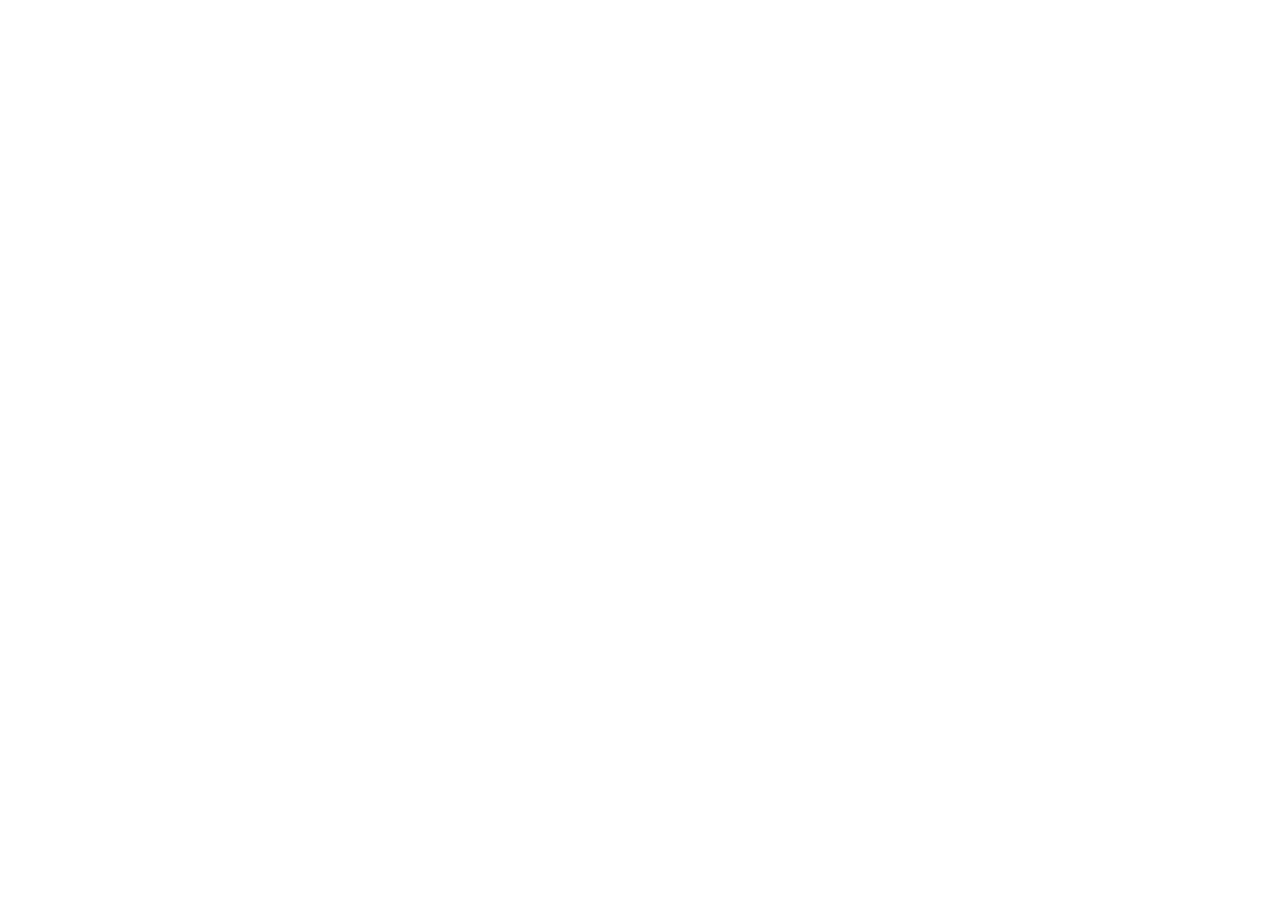
==== healthcare-management-system/index.html @ 06634faf "Build weather app with forecast and dynamic weather UI" ====
<!doctype html>
<html lang="en">
  <head>
    <meta charset="UTF-8" />
    <link rel="icon" type="image/svg+xml" href="/favicon.svg" />
    <meta name="viewport" content="width=device-width, initial-scale=1.0" />
    <title>healthcare-management-system</title>
  </head>
  <body>
    <div id="root"></div>
    <script type="module" src="/src/main.jsx"></script>
  </body>
</html>
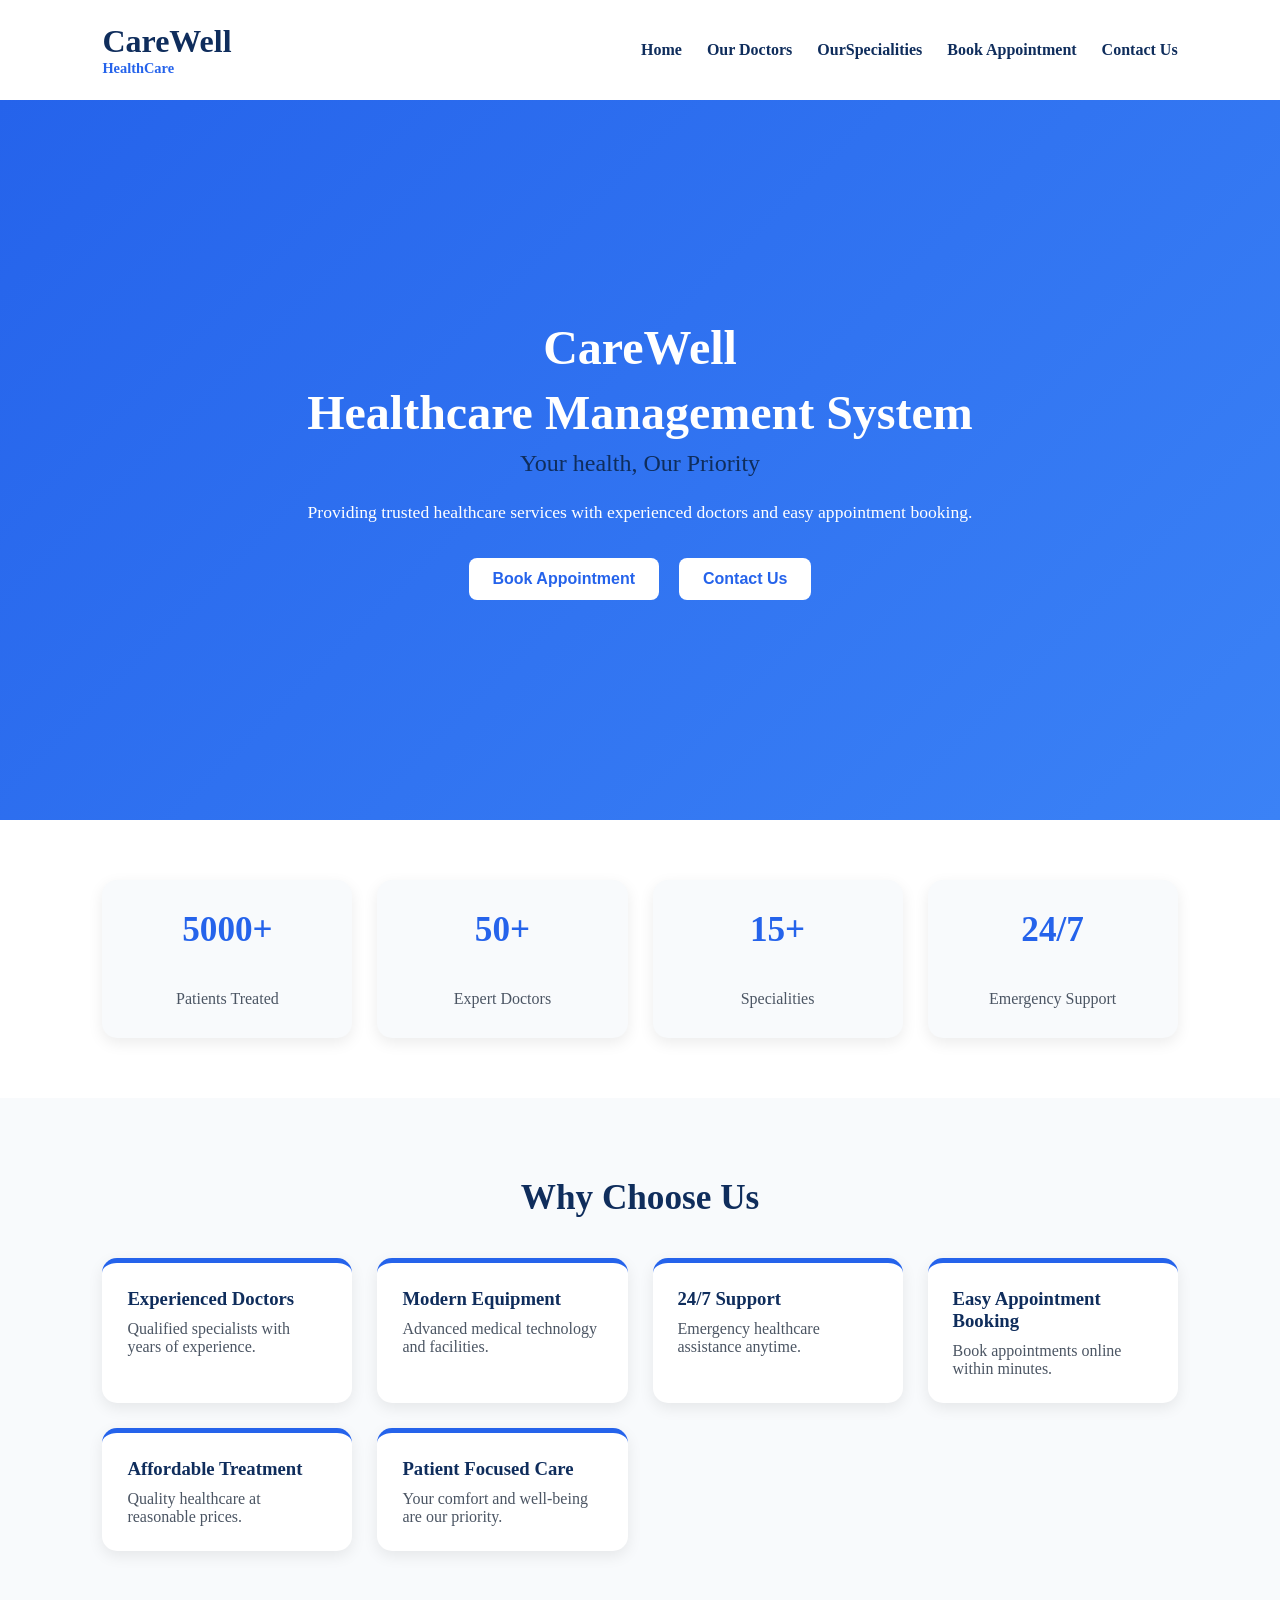
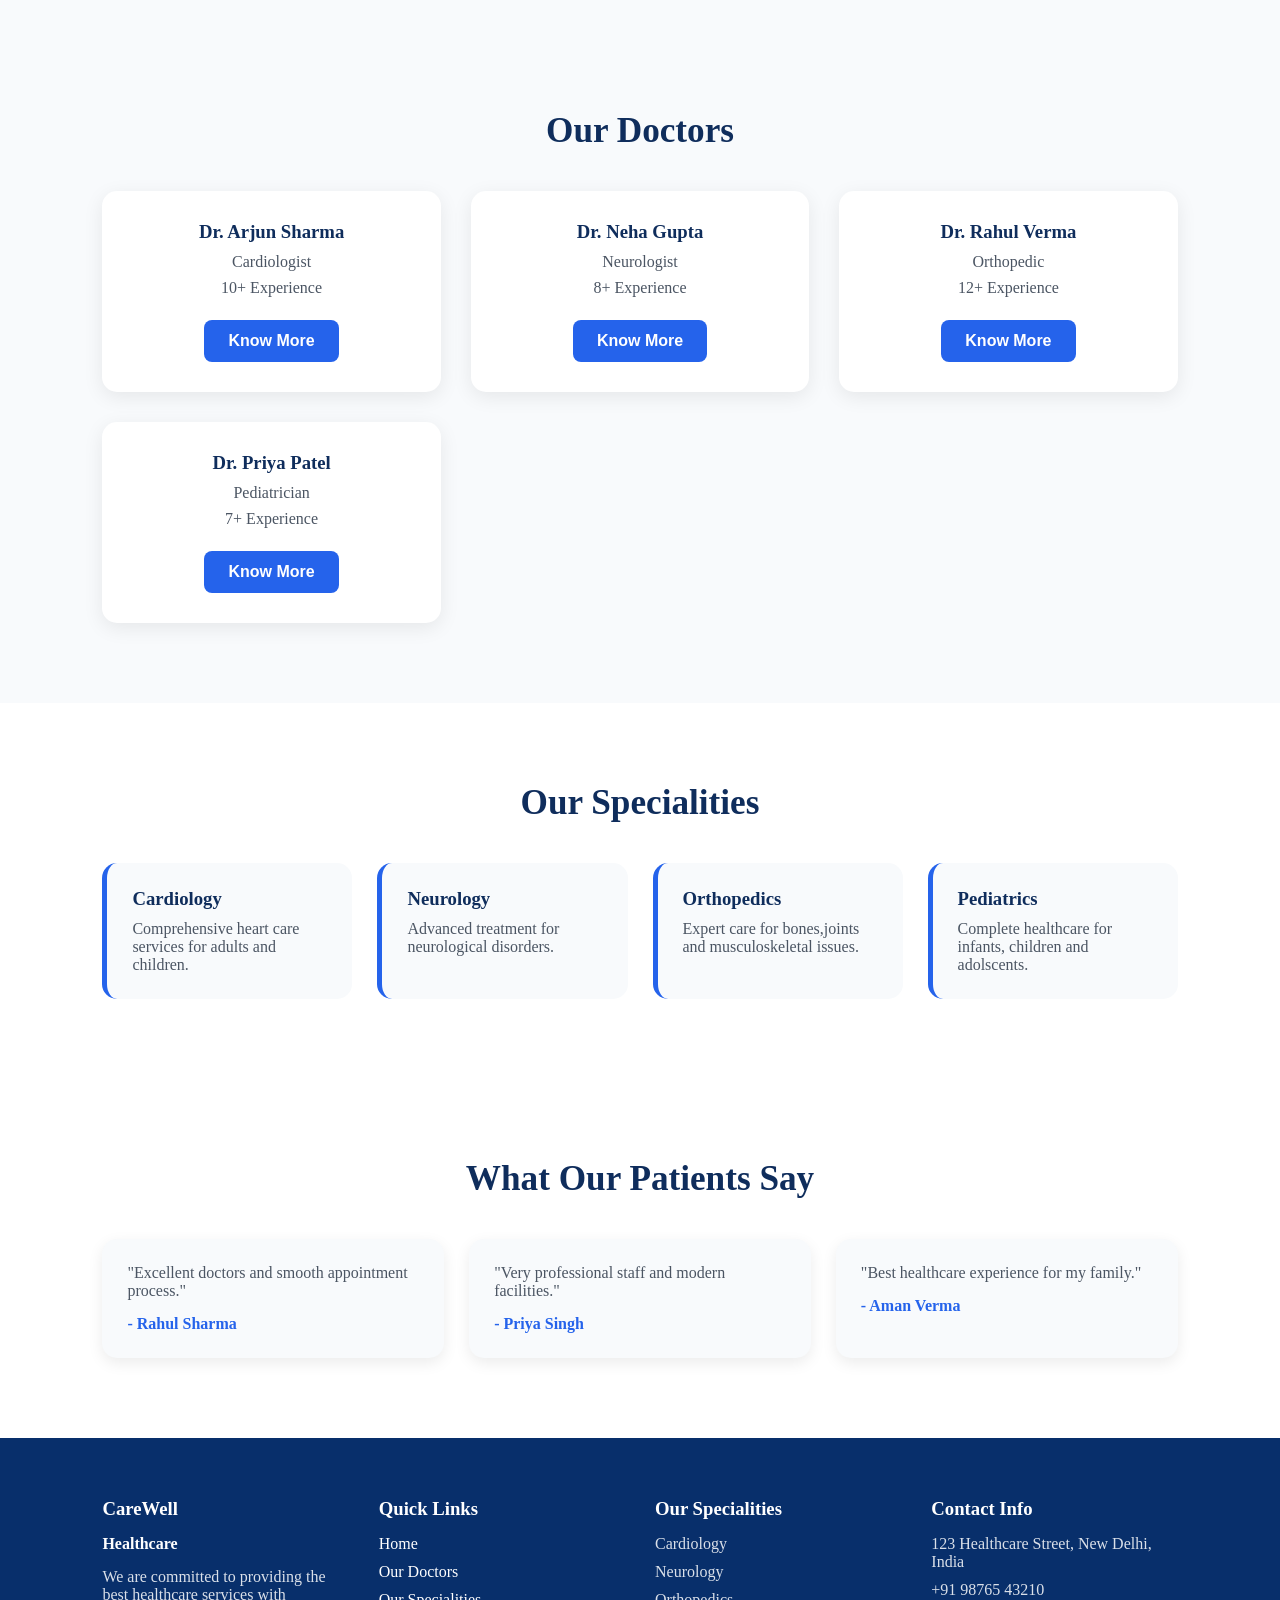
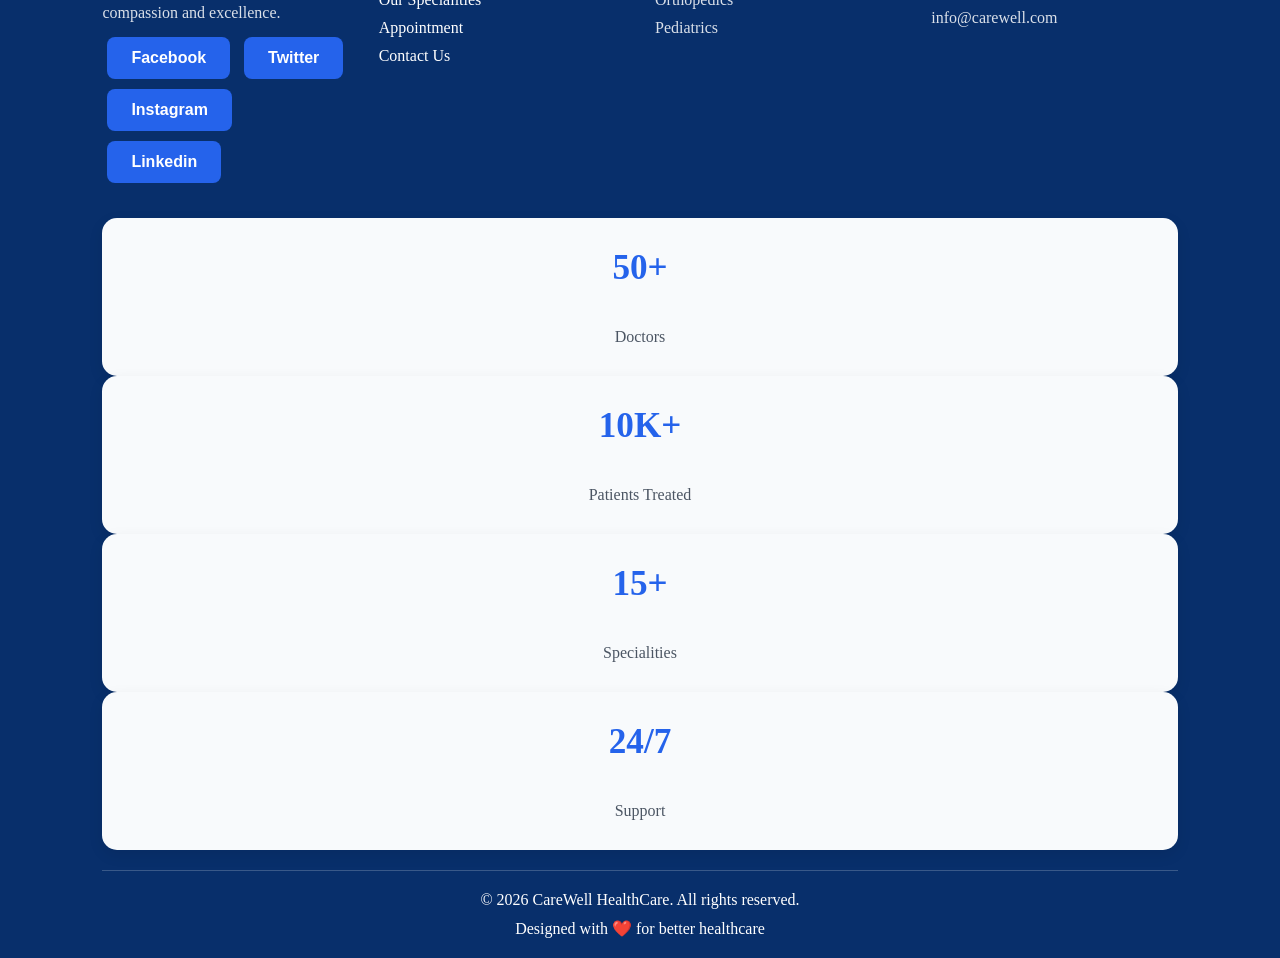
==== commit 99997c3b: "Complete healthcare management system frontend" ====
--- a/healthcare-management-system/index.html
+++ b/healthcare-management-system/index.html
@@ -1,13 +1,256 @@
-<!doctype html>
+<!DOCTYPE html>
 <html lang="en">
-  <head>
-    <meta charset="UTF-8" />
-    <link rel="icon" type="image/svg+xml" href="/favicon.svg" />
-    <meta name="viewport" content="width=device-width, initial-scale=1.0" />
-    <title>healthcare-management-system</title>
-  </head>
-  <body>
-    <div id="root"></div>
-    <script type="module" src="/src/main.jsx"></script>
-  </body>
-</html>
+<head>
+  <meta charset="UTF-8">
+  <meta name="viewport" content="width=device-width, initial-scale=1.0">
+  <title>Healthcare Management System</title>
+  <link rel="stylesheet" href="style.css">
+</head>
+<body>
+  <nav class="navbar">
+    <div class="logo">
+    <h2>CareWell</h2>
+    <span>HealthCare</span>
+    </div>
+    <ul>
+      <li><a href="#logo">Home</a></li>
+      <li><a href="#ourdoctors">Our Doctors</a></li>
+      <li><a href="#ourspecialities">OurSpecialities</a></li>
+      <li><a href="appointment.html">Book Appointment</a></li>
+      <li><a href="contact.html">Contact Us</a></li>
+    </ul>
+  </nav>
+  <header>
+  <section id="logo">
+    <div class="logo-content">
+    <h1>CareWell </h1>
+    <h1>Healthcare Management System</h1>
+    <h2>Your health, Our Priority</h2>
+    <p>
+            Providing trusted healthcare services with experienced
+            doctors and easy appointment booking.
+        </p>
+    <div class="hero-buttons">
+    <button><a href="appointment.html"> Book Appointment</a> </button>
+   <a href="contact.html"> <button> Contact Us</button></a>
+   </div>
+   </div>
+    </section>
+
+    </header>
+    <section id="stats">
+    <div class="stats-container">
+
+        <div class="stat-card">
+            <h2>5000+</h2>
+            <p>Patients Treated</p>
+        </div>
+
+        <div class="stat-card">
+            <h2>50+</h2>
+            <p>Expert Doctors</p>
+        </div>
+
+        <div class="stat-card">
+            <h2>15+</h2>
+            <p>Specialities</p>
+        </div>
+
+        <div class="stat-card">
+            <h2>24/7</h2>
+            <p>Emergency Support</p>
+        </div>
+
+    </div>
+</section>
+<section id="why-us">
+
+    <h2>Why Choose Us</h2>
+
+    <div class="why-container">
+
+        <div class="why-card">
+            <h3>Experienced Doctors</h3>
+            <p>Qualified specialists with years of experience.</p>
+        </div>
+
+        <div class="why-card">
+            <h3>Modern Equipment</h3>
+            <p>Advanced medical technology and facilities.</p>
+        </div>
+
+        <div class="why-card">
+            <h3>24/7 Support</h3>
+            <p>Emergency healthcare assistance anytime.</p>
+        </div>
+
+        <div class="why-card">
+            <h3>Easy Appointment Booking</h3>
+            <p>Book appointments online within minutes.</p>
+        </div>
+
+        <div class="why-card">
+            <h3>Affordable Treatment</h3>
+            <p>Quality healthcare at reasonable prices.</p>
+        </div>
+
+        <div class="why-card">
+            <h3>Patient Focused Care</h3>
+            <p>Your comfort and well-being are our priority.</p>
+        </div>
+
+    </div>
+
+</section>
+  <section id="ourdoctors">
+ <h2>Our Doctors</h2>
+    <div class="doctor-containers">
+      <div class="doctor-card">
+        <h3>Dr. Arjun Sharma</h3>
+        <p>Cardiologist</p>
+        <p>10+ Experience</p>
+        <button onclick="showDoctorInfo('Arjun')">Know More</button>
+      </div>
+     
+      <div class="doctor-card">
+        <h3>Dr. Neha Gupta</h3>
+        <p>Neurologist</p>
+        <p>8+ Experience</p>
+       <button onclick="showDoctorInfo('Arjun')">Know More</button>
+      </div>
+
+      
+      <div class="doctor-card">
+        <h3>Dr. Rahul Verma</h3>
+        <p>Orthopedic</p>
+        <p>12+ Experience</p>
+        <button onclick="showDoctorInfo('Arjun')">Know More</button>
+      </div>
+
+     
+      <div class="doctor-card">
+        <h3>Dr. Priya Patel</h3>
+        <p>Pediatrician</p>
+        <p>7+ Experience</p>
+        <button onclick="showDoctorInfo('Arjun')">Know More</button>
+      </div>
+    </div>
+    </section>  
+  <section id="ourspecialities">
+    <h2>Our Specialities</h2>
+    <div class="specialities-container">
+      <div class="specialities-card">
+        <h3>Cardiology</h3>
+        <p>Comprehensive heart care services for adults and children.</p>
+      </div>
+      <div class="specialities-card">
+        <h3>Neurology</h3>
+        <p>Advanced treatment for neurological disorders.</p>
+      </div>
+      <div class="specialities-card">
+        <h3>Orthopedics</h3>
+        <p>Expert care for bones,joints and musculoskeletal issues.</p>
+      </div>
+      <div class="specialities-card">
+        <h3>Pediatrics</h3>
+        <p>Complete healthcare for infants, children and adolscents.</p>
+      </div>
+    </div>
+  </section>
+  <section id="testimonials">
+
+    <h2>What Our Patients Say</h2>
+
+    <div class="testimonial-container">
+
+        <div class="testimonial-card">
+            <p>
+                "Excellent doctors and smooth appointment process."
+            </p>
+            <h4>- Rahul Sharma</h4>
+        </div>
+
+        <div class="testimonial-card">
+            <p>
+                "Very professional staff and modern facilities."
+            </p>
+            <h4>- Priya Singh</h4>
+        </div>
+
+        <div class="testimonial-card">
+            <p>
+                "Best healthcare experience for my family."
+            </p>
+            <h4>- Aman Verma</h4>
+        </div>
+
+    </div>
+
+</section>
+  <footer>
+    <div class="footer-container">
+      <div class="footer-card">
+        <h3>CareWell</h3>
+        <h4>Healthcare</h4>
+        <p>We are committed to providing the best healthcare services with compassion and excellence.</p>
+        <button><a href="facebook.com">Facebook</a></button>
+        <button><a href="twitter.com">Twitter</a></button>
+        <button><a href="instagram.com">Instagram</a></button>
+        <button><a href="linkedin.com">Linkedin</a></button>
+          
+      </div>
+
+      <div class="footer-card">
+        <h3>Quick Links</h3>
+        <p><a href="#hero">Home</a></p>
+        <p><a href="#ourdoctors">Our Doctors</a></p>
+        <p><a href="#ourspecialities">Our Specialities</a></p>
+        <p><a href="appointment.html">Appointment</a></p>
+        <p><a href="contact.html">Contact Us</a></p>
+      </div>
+      <div class="footer-card">
+        <h3>Our Specialities</h3>
+        <p>Cardiology</p>
+        <p>Neurology</p>
+        <p>Orthopedics</p>
+        <p>Pediatrics</p>
+      </div>
+      <div class="footer-card">
+        <h3>Contact Info</h3>
+        <p>123 Healthcare Street, New Delhi, India</p>
+        <p>+91 98765 43210</p>
+        <p>info@carewell.com</p>
+      </div>
+     
+
+    </div>
+     <section class="stats">
+    <div class="stat-card">
+        <h2>50+</h2>
+        <p>Doctors</p>
+    </div>
+
+    <div class="stat-card">
+        <h2>10K+</h2>
+        <p>Patients Treated</p>
+    </div>
+
+    <div class="stat-card">
+        <h2>15+</h2>
+        <p>Specialities</p>
+    </div>
+
+    <div class="stat-card">
+        <h2>24/7</h2>
+        <p>Support</p>
+    </div>
+</section>
+<hr>
+<p>© 2026 CareWell HealthCare. All rights reserved.</p>
+    
+    <p>Designed with ❤️ for better healthcare</p>
+  </footer>
+  <script src="script.js"></script> 
+</body>
+
+</html>
--- a/healthcare-management-system/style.css
+++ b/healthcare-management-system/style.css
@@ -0,0 +1,445 @@
+*{
+    margin: 0;
+    padding: 0;
+    box-sizing: border-box;
+}
+
+
+:root{
+ --primary:#2563EB;
+ --secondary:#3B82F6;
+ --dark:#0F2D5C;
+ --light:#F8FAFC;
+ --white:#FFFFFF;
+ --text:#4B5563;
+}
+nav{
+    background: #FFFFFF;
+    height: 100px;
+    
+    display: flex;
+    justify-content: space-between;
+    align-items: center;
+
+    padding: 20px 8%;
+
+    box-shadow: 0 2px 10px rgba(0,0,0,0.08);
+}
+.logo{
+    display: flex;
+    flex-direction: column;
+}
+
+.logo h2{
+    color: var(--dark);
+    font-size: 2rem;
+}
+
+.logo span{
+    color: var(--primary);
+    font-size: 0.9rem;
+    font-weight: 600;
+}
+nav ul{
+    list-style: none;
+    display: flex;
+    gap: 25px;
+    align-items: center;
+}
+
+nav a{
+    text-decoration: none;
+    color: var(--dark);
+    font-weight: 600;
+}
+.navbar a:hover{
+    color: var(--primary);
+}
+footer{
+    background: #082F6B;
+    color: white;
+    padding: 60px 8% 20px;
+}
+
+.footer-container{
+    display: grid;
+    grid-template-columns: repeat(auto-fit,minmax(220px,1fr));
+    gap: 30px;
+    margin-bottom: 30px;
+}
+header{
+    background: linear-gradient(135deg,#2563EB,#3B82F6);
+    color: white;
+    min-height: 80vh;
+
+    display: flex;
+    justify-content: center;
+    align-items: center;
+    text-align: center;
+
+    padding: 50px 20px;
+}
+
+.logo-content{
+    max-width: 700px;
+}
+
+.logo-content h1{
+    font-size: 3rem;
+    margin-bottom: 10px;
+}
+
+.logo-content h2{
+    font-size: 1.5rem;
+    margin-bottom: 20px;
+    font-weight: 400;
+}
+
+.logo-content p{
+    font-size: 1.1rem;
+    margin-bottom: 30px;
+    line-height: 1.8;
+}
+
+.hero-buttons{
+    display: flex;
+    justify-content: center;
+    gap: 20px;
+    flex-wrap: wrap;
+}
+button{
+    background: white;
+    color: var(--primary);
+    border: none;
+    padding: 12px 24px;
+    border-radius: 8px;
+    font-size: 16px;
+    font-weight: 600;
+    cursor: pointer;
+    transition: 0.3s;
+}
+
+button:hover{
+    transform: translateY(-3px);
+}
+
+button a{
+    text-decoration: none;
+    color: inherit;
+}
+section h2{
+    text-align: center;
+    font-size: 2.2rem;
+    color: var(--dark);
+    margin-bottom: 40px;
+}
+#ourdoctors{
+    padding: 80px 8%;
+    background: var(--light);
+}
+
+.doctor-containers{
+    display: grid;
+    grid-template-columns: repeat(auto-fit,minmax(250px,1fr));
+    gap: 30px;
+}
+.doctor-card{
+    background: var(--white);
+    padding: 30px;
+    border-radius: 15px;
+    text-align: center;
+
+    box-shadow: 0 5px 20px rgba(0,0,0,0.08);
+
+    transition: 0.3s;
+}
+
+.doctor-card:hover{
+    transform: translateY(-10px);
+}
+
+.doctor-card h3{
+    color: var(--dark);
+    margin-bottom: 10px;
+}
+
+.doctor-card p{
+    color: var(--text);
+    margin-bottom: 8px;
+}
+
+.doctor-card button{
+    margin-top: 15px;
+    background: var(--primary);
+    color: white;
+}
+#ourspecialities{
+    padding: 80px 8%;
+    background: white;
+}
+
+.specialities-container{
+    display: grid;
+    grid-template-columns: repeat(auto-fit,minmax(250px,1fr));
+    gap: 25px;
+}
+
+.specialities-card{
+    background: var(--light);
+    padding: 25px;
+    border-radius: 15px;
+
+    border-left: 5px solid var(--primary);
+
+    transition: 0.3s;
+}
+
+.specialities-card:hover{
+    transform: translateY(-8px);
+}
+
+.specialities-card h3{
+    color: var(--dark);
+    margin-bottom: 10px;
+}
+
+.specialities-card p{
+    color: var(--text);
+}
+.footer-card h3,
+.footer-card h4{
+    margin-bottom: 15px;
+}
+
+.footer-card p{
+    margin-bottom: 10px;
+    color: rgba(255,255,255,0.85);
+}
+
+.footer-card a{
+    color: white;
+    text-decoration: none;
+}
+
+.footer-card a:hover{
+    color: #93C5FD;
+}
+.footer-card button{
+    margin: 5px;
+    background: #2563EB;
+    color: white;
+}
+
+.footer-card button:hover{
+    background: #3B82F6;
+}
+footer hr{
+    border: none;
+    height: 1px;
+    background: rgba(255,255,255,0.2);
+    margin: 20px 0;
+}
+
+footer > p{
+    text-align: center;
+    margin-top: 10px;
+}
+@media(max-width:768px){
+
+    nav{
+        flex-direction: column;
+        gap: 15px;
+        padding: 20px;
+    }
+
+    nav ul{
+        flex-wrap: wrap;
+        justify-content: center;
+        gap: 15px;
+    }
+
+    .logo-content h1{
+        font-size: 2rem;
+    }
+
+    .logo-content h2{
+        font-size: 1.2rem;
+    }
+
+    .hero-buttons{
+        flex-direction: column;
+        align-items: center;
+    }
+
+    .doctor-containers,
+    .specialities-container,
+    .footer-container{
+        grid-template-columns: 1fr;
+    }
+}
+#stats{
+    padding: 60px 8%;
+    background: white;
+}
+
+.stats-container{
+    display: grid;
+    grid-template-columns: repeat(auto-fit,minmax(200px,1fr));
+    gap: 25px;
+}
+
+.stat-card{
+    background: var(--light);
+    padding: 30px;
+    text-align: center;
+    border-radius: 15px;
+    box-shadow: 0 5px 15px rgba(0,0,0,0.08);
+}
+
+.stat-card h2{
+    color: var(--primary);
+    font-size: 2.2rem;
+}
+
+.stat-card p{
+    color: var(--text);
+}
+#why-us{
+    padding: 80px 8%;
+    background: var(--light);
+}
+
+#why-us h2{
+    text-align: center;
+    margin-bottom: 40px;
+    color: var(--dark);
+}
+
+.why-container{
+    display: grid;
+    grid-template-columns: repeat(auto-fit,minmax(250px,1fr));
+    gap: 25px;
+}
+
+.why-card{
+    background: white;
+    padding: 25px;
+    border-radius: 15px;
+    border-top: 5px solid var(--primary);
+    box-shadow: 0 5px 15px rgba(0,0,0,0.08);
+    transition: 0.3s;
+}
+
+.why-card:hover{
+    transform: translateY(-8px);
+}
+
+.why-card h3{
+    color: var(--dark);
+    margin-bottom: 10px;
+}
+
+.why-card p{
+    color: var(--text);
+}
+#testimonials{
+    padding: 80px 8%;
+    background: white;
+}
+
+#testimonials h2{
+    text-align: center;
+    margin-bottom: 40px;
+    color: var(--dark);
+}
+
+.testimonial-container{
+    display: grid;
+    grid-template-columns: repeat(auto-fit,minmax(280px,1fr));
+    gap: 25px;
+}
+
+.testimonial-card{
+    background: var(--light);
+    padding: 25px;
+    border-radius: 15px;
+    box-shadow: 0 5px 15px rgba(0,0,0,0.08);
+}
+
+.testimonial-card p{
+    color: var(--text);
+    margin-bottom: 15px;
+}
+
+.testimonial-card h4{
+    color: var(--primary);
+}
+.appointment-section,
+.contact-section{
+    padding: 80px 8%;
+}
+
+.appointment-section h1,
+.contact-section h1{
+    text-align: center;
+    margin-bottom: 15px;
+    color: var(--dark);
+}
+
+.appointment-section p{
+    text-align: center;
+    margin-bottom: 30px;
+}
+
+#appointment-form,
+#contact-form{
+    max-width: 700px;
+    margin: auto;
+
+    display: flex;
+    flex-direction: column;
+    gap: 15px;
+}
+
+#appointment-form input,
+#appointment-form select,
+#appointment-form textarea,
+#contact-form input,
+#contact-form textarea{
+    padding: 15px;
+    border: 1px solid #ddd;
+    border-radius: 10px;
+    font-size: 1rem;
+}
+
+#appointment-form button,
+#contact-form button{
+    background: var(--primary);
+    color: white;
+    border: none;
+    padding: 15px;
+    border-radius: 10px;
+    cursor: pointer;
+}
+
+.contact-section{
+    display: grid;
+    grid-template-columns: 1fr 1fr;
+    gap: 40px;
+}
+
+.info-card{
+    background: white;
+    padding: 20px;
+    border-radius: 12px;
+    margin-bottom: 15px;
+    box-shadow: 0 5px 15px rgba(0,0,0,0.08);
+}
+
+@media(max-width:768px){
+
+    .contact-section{
+        grid-template-columns: 1fr;
+    }
+
+}
